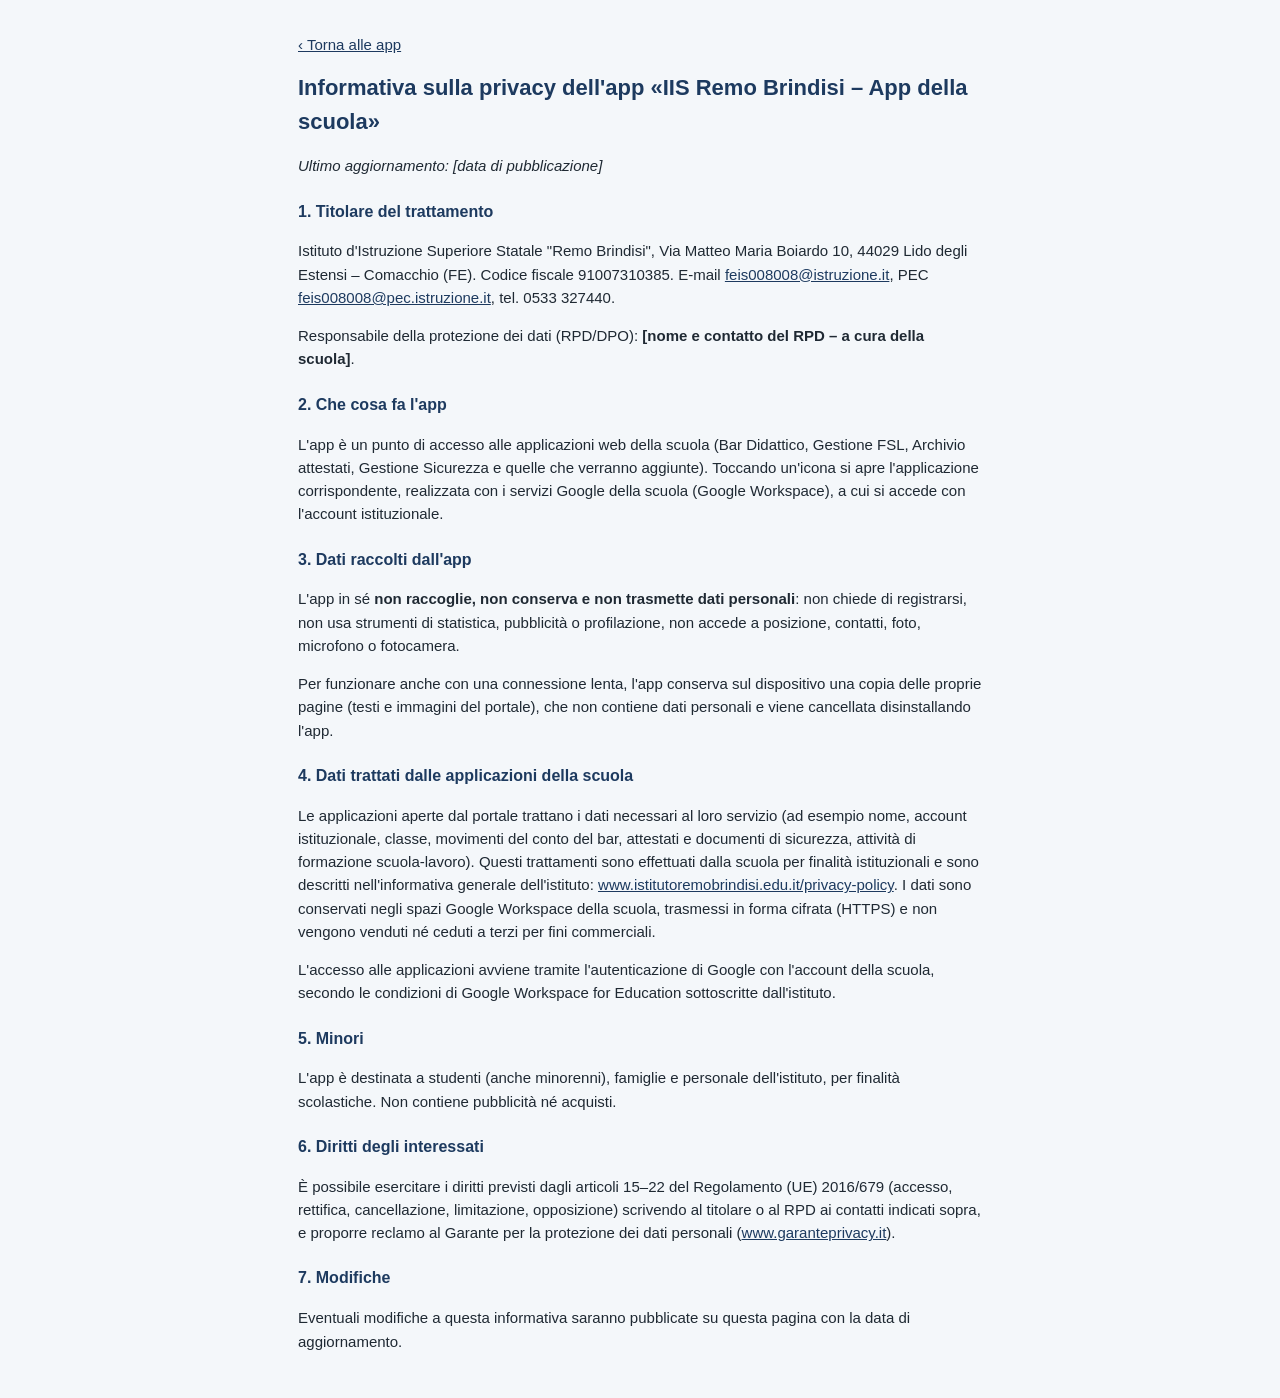
==== sito/privacy.html @ 9ac622b9 "Portale IIS Remo Brindisi 1.0: app installabile e materiale per Google Play Co-Authored-By: Claude O" ====
<!DOCTYPE html>
<html lang="it"><head><meta charset="utf-8"><meta name="viewport" content="width=device-width, initial-scale=1">
<title>Informativa privacy – App della scuola IIS "Remo Brindisi"</title><meta name="theme-color" content="#1d3a5f"><link rel="stylesheet" href="stile.css"></head>
<body><div class="pagina">
<p><a href="./">‹ Torna alle app</a></p>
<h1>Informativa sulla privacy dell'app «IIS Remo Brindisi – App della scuola»</h1>
<p><i>Ultimo aggiornamento: [data di pubblicazione]</i></p>

<h2>1. Titolare del trattamento</h2>
<p>Istituto d'Istruzione Superiore Statale "Remo Brindisi", Via Matteo Maria Boiardo 10, 44029 Lido degli Estensi – Comacchio (FE). Codice fiscale 91007310385. E-mail <a href="mailto:feis008008@istruzione.it">feis008008@istruzione.it</a>, PEC <a href="mailto:feis008008@pec.istruzione.it">feis008008@pec.istruzione.it</a>, tel. 0533 327440.</p>
<p>Responsabile della protezione dei dati (RPD/DPO): <b>[nome e contatto del RPD – a cura della scuola]</b>.</p>

<h2>2. Che cosa fa l'app</h2>
<p>L'app è un punto di accesso alle applicazioni web della scuola (Bar Didattico, Gestione FSL, Archivio attestati, Gestione Sicurezza e quelle che verranno aggiunte). Toccando un'icona si apre l'applicazione corrispondente, realizzata con i servizi Google della scuola (Google Workspace), a cui si accede con l'account istituzionale.</p>

<h2>3. Dati raccolti dall'app</h2>
<p>L'app in sé <b>non raccoglie, non conserva e non trasmette dati personali</b>: non chiede di registrarsi, non usa strumenti di statistica, pubblicità o profilazione, non accede a posizione, contatti, foto, microfono o fotocamera.</p>
<p>Per funzionare anche con una connessione lenta, l'app conserva sul dispositivo una copia delle proprie pagine (testi e immagini del portale), che non contiene dati personali e viene cancellata disinstallando l'app.</p>

<h2>4. Dati trattati dalle applicazioni della scuola</h2>
<p>Le applicazioni aperte dal portale trattano i dati necessari al loro servizio (ad esempio nome, account istituzionale, classe, movimenti del conto del bar, attestati e documenti di sicurezza, attività di formazione scuola-lavoro). Questi trattamenti sono effettuati dalla scuola per finalità istituzionali e sono descritti nell'informativa generale dell'istituto: <a href="https://www.istitutoremobrindisi.edu.it/privacy-policy/" target="_blank" rel="noopener">www.istitutoremobrindisi.edu.it/privacy-policy</a>. I dati sono conservati negli spazi Google Workspace della scuola, trasmessi in forma cifrata (HTTPS) e non vengono venduti né ceduti a terzi per fini commerciali.</p>
<p>L'accesso alle applicazioni avviene tramite l'autenticazione di Google con l'account della scuola, secondo le condizioni di Google Workspace for Education sottoscritte dall'istituto.</p>

<h2>5. Minori</h2>
<p>L'app è destinata a studenti (anche minorenni), famiglie e personale dell'istituto, per finalità scolastiche. Non contiene pubblicità né acquisti.</p>

<h2>6. Diritti degli interessati</h2>
<p>È possibile esercitare i diritti previsti dagli articoli 15–22 del Regolamento (UE) 2016/679 (accesso, rettifica, cancellazione, limitazione, opposizione) scrivendo al titolare o al RPD ai contatti indicati sopra, e proporre reclamo al Garante per la protezione dei dati personali (<a href="https://www.garanteprivacy.it" target="_blank" rel="noopener">www.garanteprivacy.it</a>).</p>

<h2>7. Modifiche</h2>
<p>Eventuali modifiche a questa informativa saranno pubblicate su questa pagina con la data di aggiornamento.</p>
</div></body></html>
---- sito/stile.css ----
:root { --blu: #1d3a5f; --blu-logo: #243c96; --acqua: #0f8b8d; --chiaro: #f4f7fa; --bordo: #d5dee8; --testo: #1f2933; --grigio: #6b7785; }
* { box-sizing: border-box; }
html, body { margin: 0; padding: 0; }
body { font-family: "Segoe UI", Roboto, Arial, sans-serif; color: var(--testo); background: var(--chiaro); min-height: 100vh; display: flex; flex-direction: column; }
a { color: var(--blu); }
.testa { background: linear-gradient(135deg, var(--blu), var(--acqua)); color: #fff; display: flex; gap: 14px; align-items: center;
  padding: calc(18px + env(safe-area-inset-top)) 18px 26px; border-radius: 0 0 20px 20px; }
.logo { width: 56px; height: 56px; border-radius: 12px; background: #fff; padding: 3px; flex: none; }
.testa h1 { font-size: 19px; margin: 0; }
.testa p { margin: 3px 0 0; font-size: 13px; opacity: .88; }
main { flex: 1; width: 100%; max-width: 640px; margin: 0 auto; padding: 0 16px 20px; }
h2 { font-size: 13px; color: var(--grigio); text-transform: uppercase; letter-spacing: .5px; margin: 20px 2px 10px; }
.griglia { display: grid; grid-template-columns: 1fr 1fr; gap: 12px; }
.tile { display: block; background: #fff; border-radius: 16px; padding: 16px 14px; text-decoration: none; color: inherit; box-shadow: 0 2px 8px rgba(0,0,0,.08); border: 1px solid transparent; position: relative; min-height: 132px; }
.tile:active { transform: scale(.98); }
.tile:focus-visible { outline: 3px solid #9cc2e8; }
.tile .ico { font-size: 32px; display: block; margin-bottom: 8px; }
.tile b { display: block; font-size: 15px; }
.tile small { color: var(--grigio); font-size: 12.5px; display: block; margin-top: 3px; line-height: 1.3; }
.tile .per { position: absolute; top: 12px; right: 12px; font-size: 10.5px; color: var(--blu); background: #e2edf8; border-radius: 8px; padding: 2px 7px; }
.tile.arrivo { opacity: .55; cursor: default; box-shadow: none; border: 1px dashed var(--bordo); }
.tile.arrivo .per { background: #eceff3; color: var(--grigio); }
.link { display: flex; justify-content: space-between; align-items: center; background: #fff; border-radius: 12px; padding: 13px 14px; margin-bottom: 8px; text-decoration: none; color: inherit; font-size: 14.5px; }
.link span:last-child { color: var(--grigio); }
.installa { display: flex; gap: 12px; align-items: center; justify-content: space-between; background: #fff4c2; border: 1px solid #e0b100; border-radius: 12px; padding: 12px 14px; margin-top: 16px; }
.installa b { display: block; }
.installa span { font-size: 13px; color: #5b4a00; }
.installa button, .btn { background: var(--blu); color: #fff; border: none; border-radius: 10px; padding: 10px 16px; font-size: 14px; cursor: pointer; flex: none; }
.nota { font-size: 12.5px; color: var(--grigio); text-align: center; margin-top: 22px; }
footer { text-align: center; font-size: 12px; color: var(--grigio); padding: 14px 10px calc(14px + env(safe-area-inset-bottom)); }
.pagina { max-width: 720px; margin: 0 auto; padding: 18px 18px 30px; line-height: 1.55; font-size: 15px; }
.pagina h1 { color: var(--blu); font-size: 22px; }
.pagina h2 { font-size: 16px; color: var(--blu); text-transform: none; letter-spacing: 0; margin: 22px 0 6px; }
.offline { text-align: center; padding: 60px 24px; }
.offline .ico { font-size: 54px; }
@media (min-width: 560px) { .griglia { grid-template-columns: 1fr 1fr 1fr; } }
@media (prefers-color-scheme: dark) {
  body { background: #0f1720; color: #e6edf3; }
  .tile, .link { background: #182330; box-shadow: none; }
  .tile small, h2, .nota, footer, .link span:last-child { color: #9fb0c2; }
  .tile .per { background: #22364d; color: #cfe0f2; }
  .tile.arrivo { border-color: #2a3a4c; }
  a { color: #9cc2e8; }
}
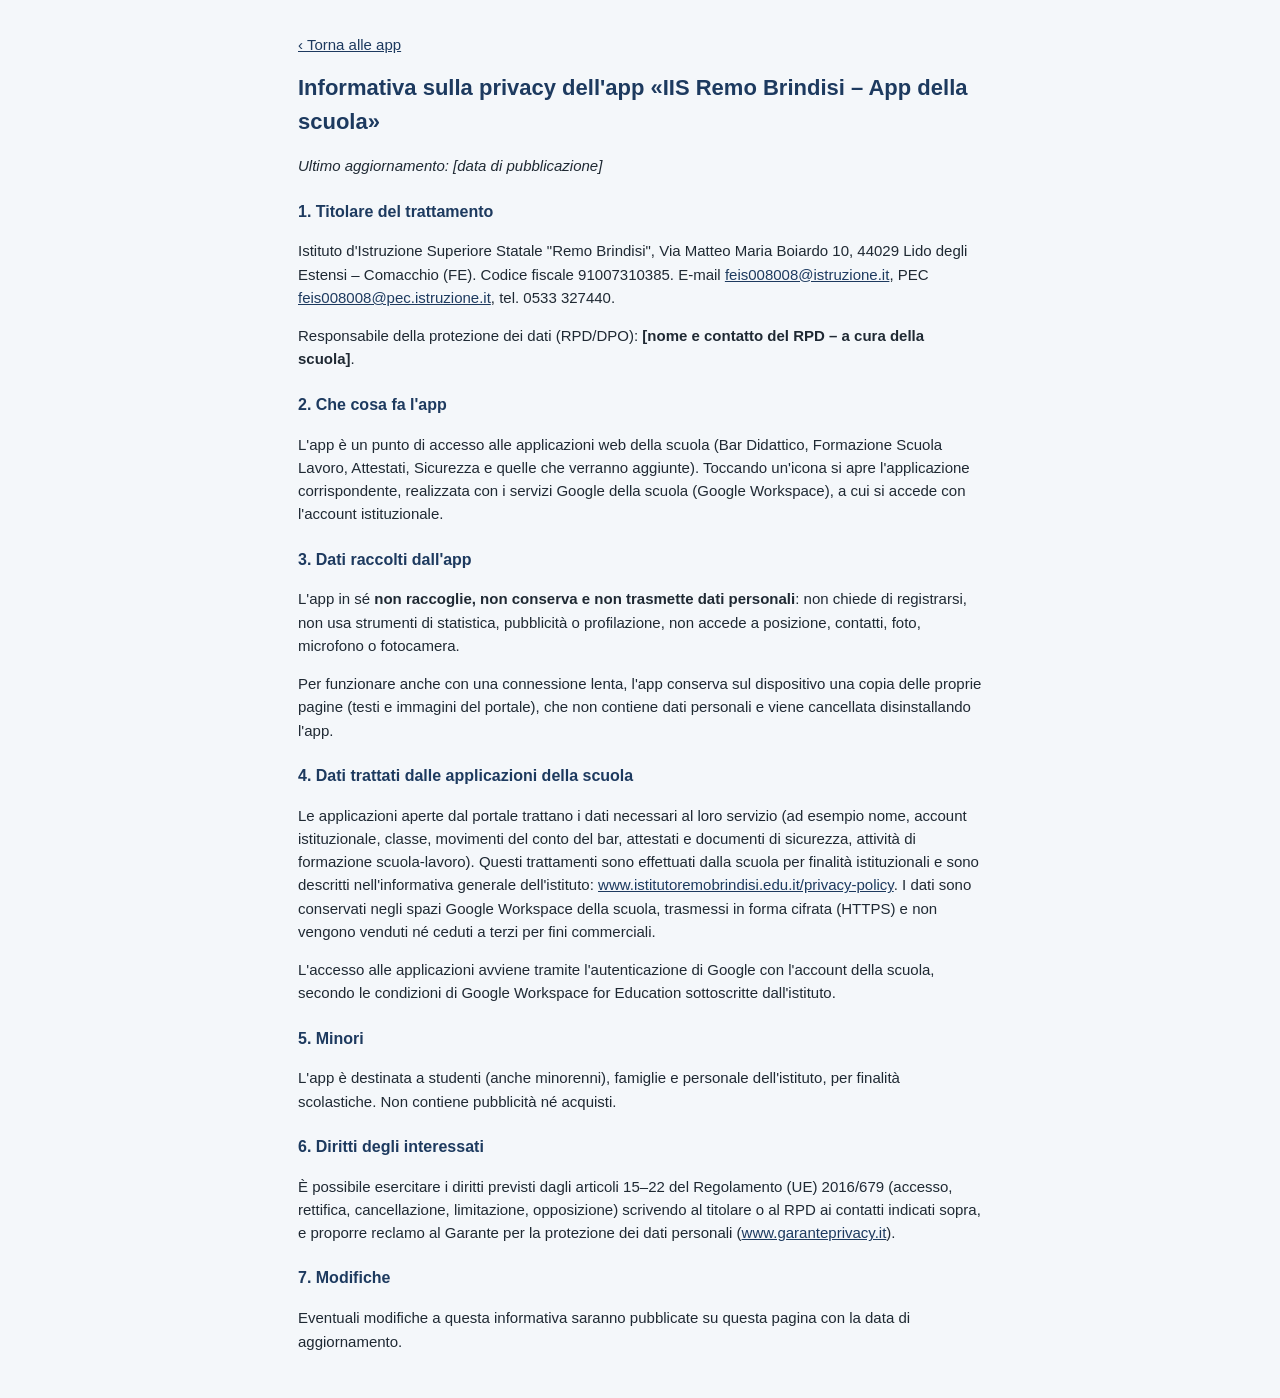
==== commit 717de65d: "Nomi aggiornati in descrizioni, privacy e scheda Play; nota sulla pubblicazione con GitHub Pages Co-" ====
--- a/sito/privacy.html
+++ b/sito/privacy.html
@@ -11,7 +11,7 @@
 <p>Responsabile della protezione dei dati (RPD/DPO): <b>[nome e contatto del RPD – a cura della scuola]</b>.</p>
 
 <h2>2. Che cosa fa l'app</h2>
-<p>L'app è un punto di accesso alle applicazioni web della scuola (Bar Didattico, Gestione FSL, Archivio attestati, Gestione Sicurezza e quelle che verranno aggiunte). Toccando un'icona si apre l'applicazione corrispondente, realizzata con i servizi Google della scuola (Google Workspace), a cui si accede con l'account istituzionale.</p>
+<p>L'app è un punto di accesso alle applicazioni web della scuola (Bar Didattico, Formazione Scuola Lavoro, Attestati, Sicurezza e quelle che verranno aggiunte). Toccando un'icona si apre l'applicazione corrispondente, realizzata con i servizi Google della scuola (Google Workspace), a cui si accede con l'account istituzionale.</p>
 
 <h2>3. Dati raccolti dall'app</h2>
 <p>L'app in sé <b>non raccoglie, non conserva e non trasmette dati personali</b>: non chiede di registrarsi, non usa strumenti di statistica, pubblicità o profilazione, non accede a posizione, contatti, foto, microfono o fotocamera.</p>
